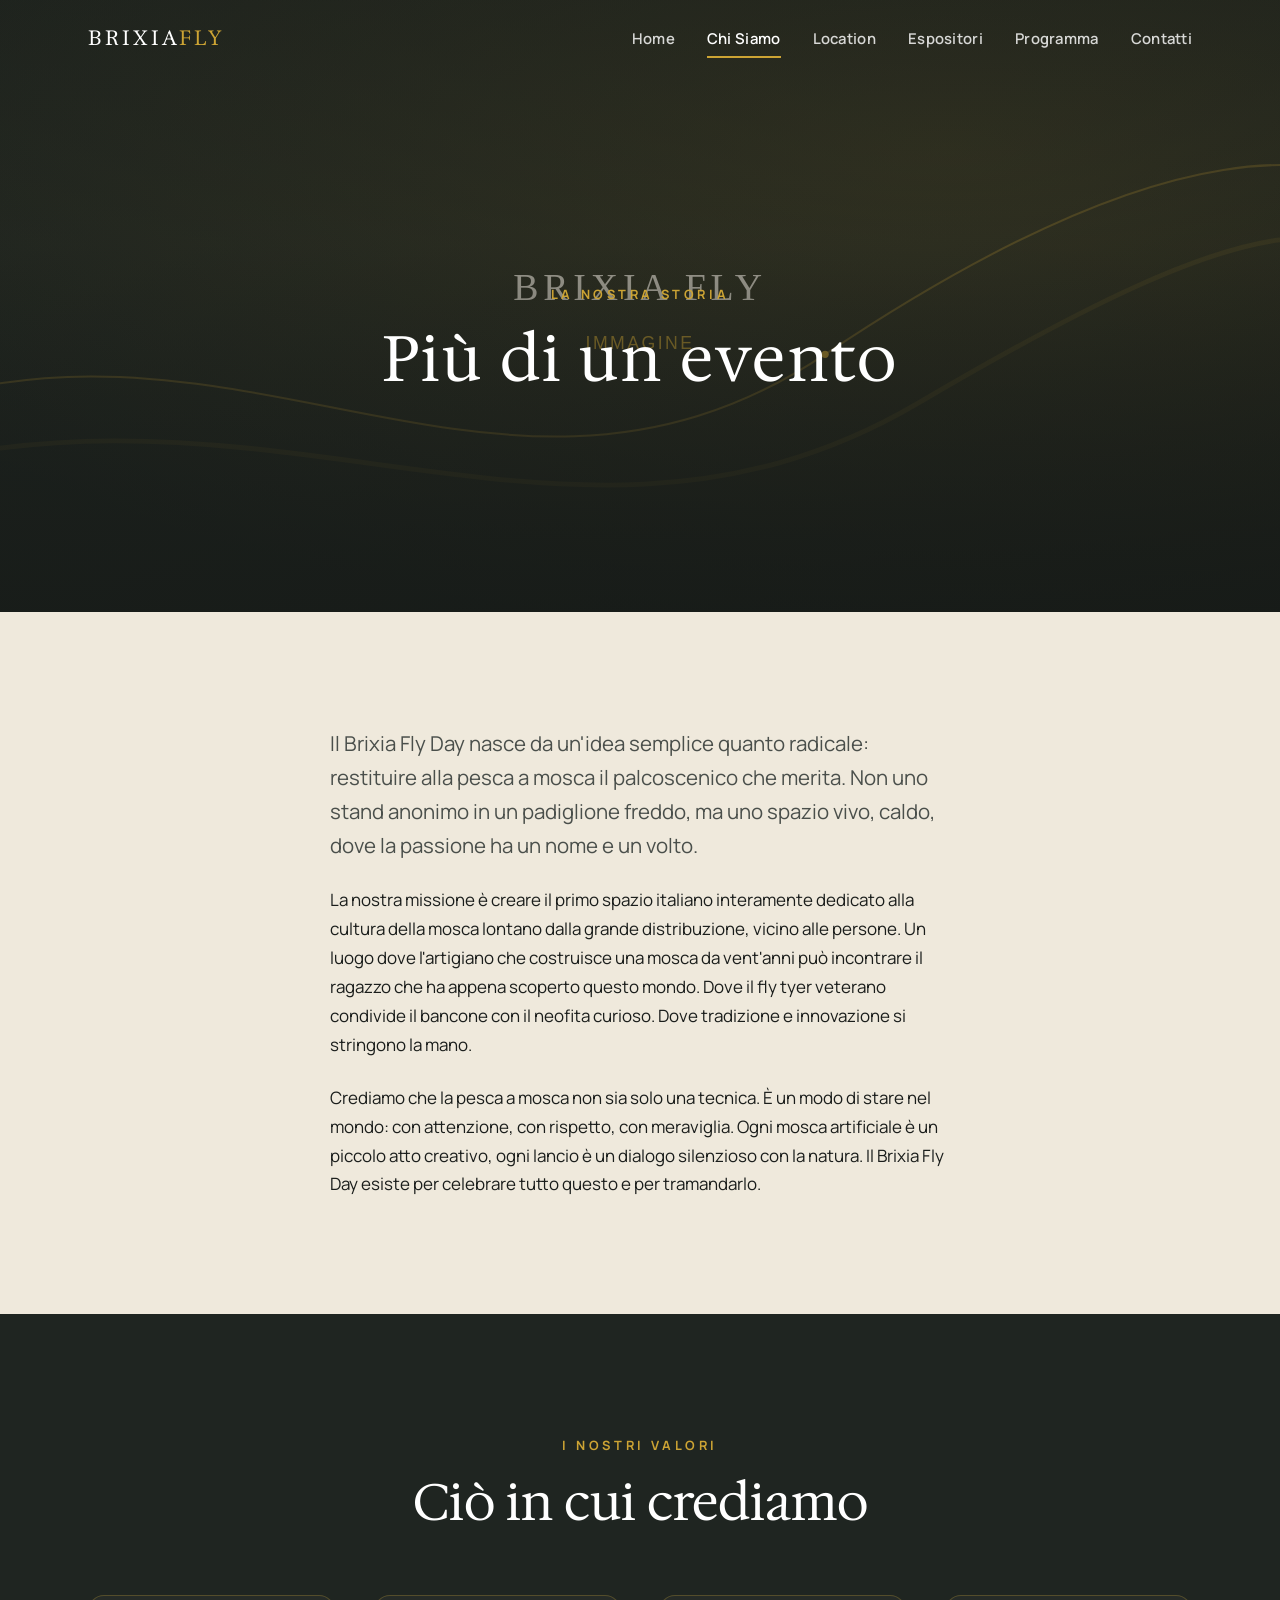
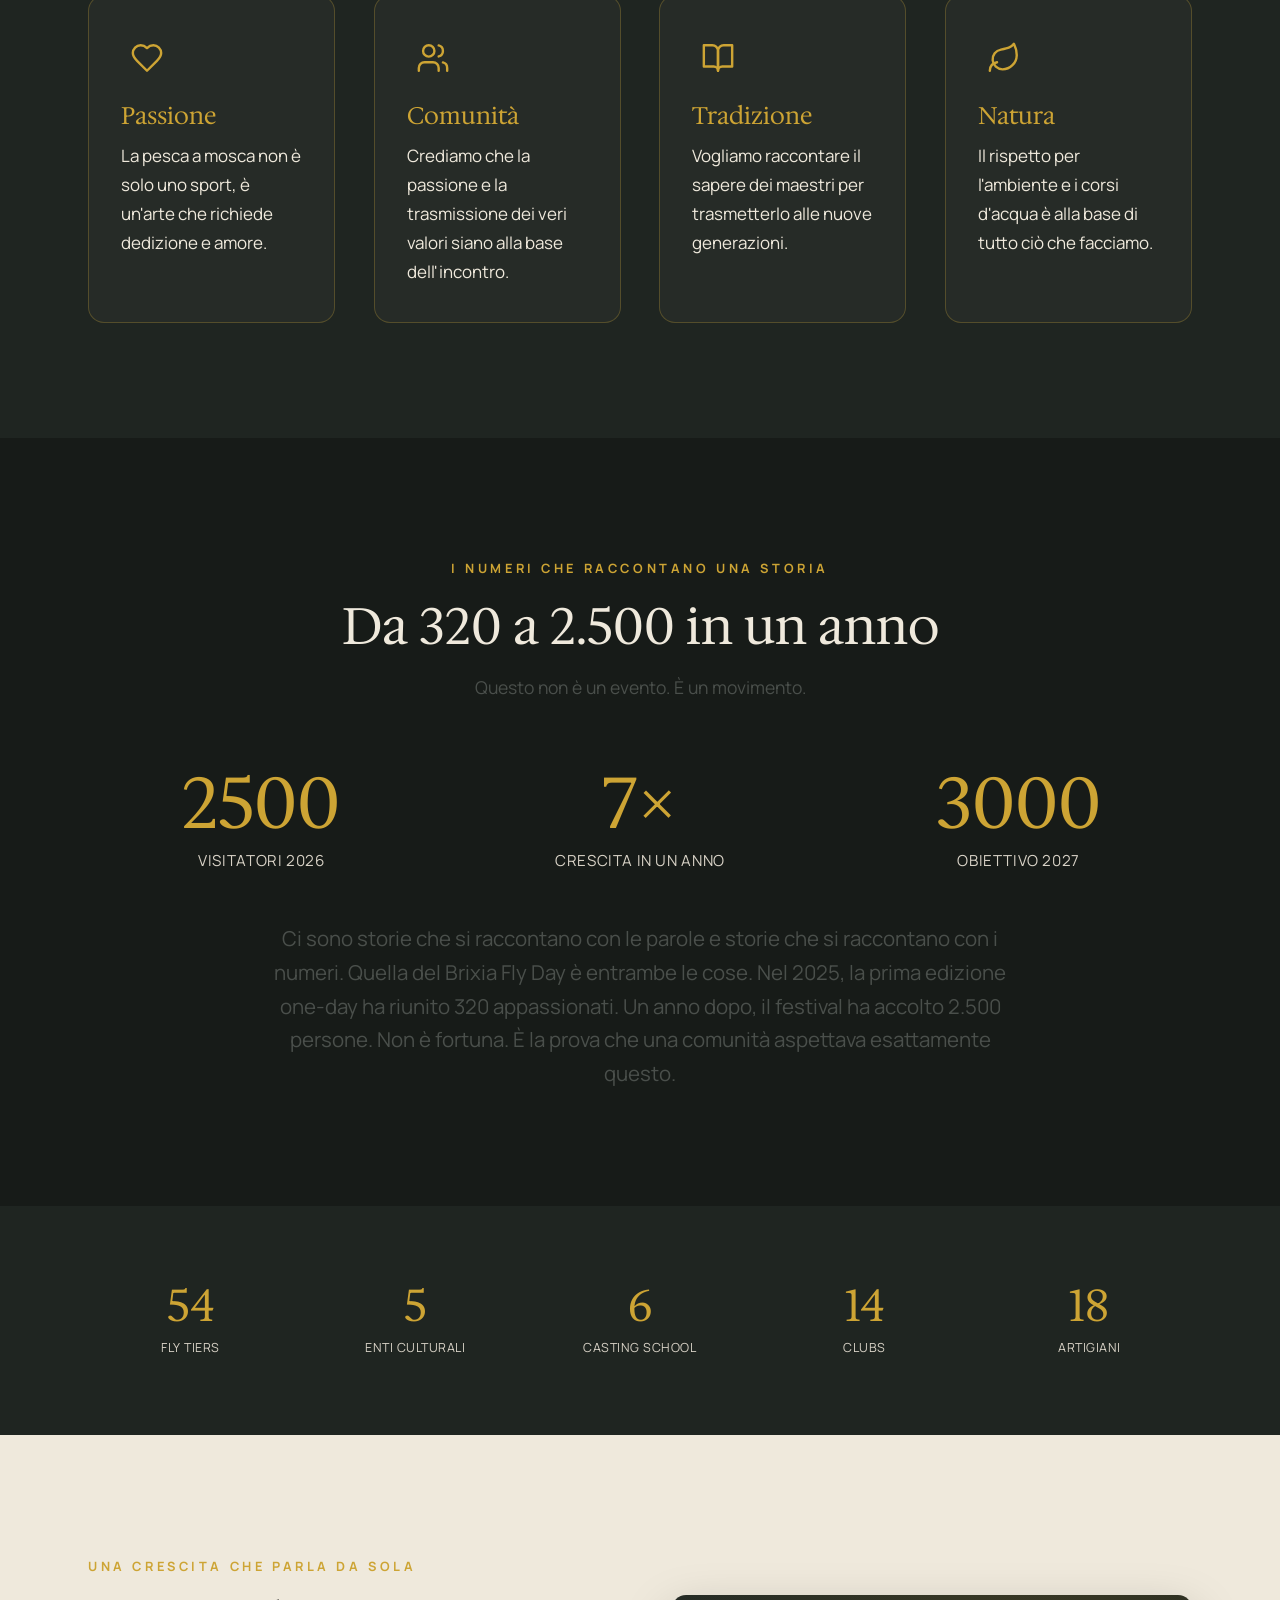
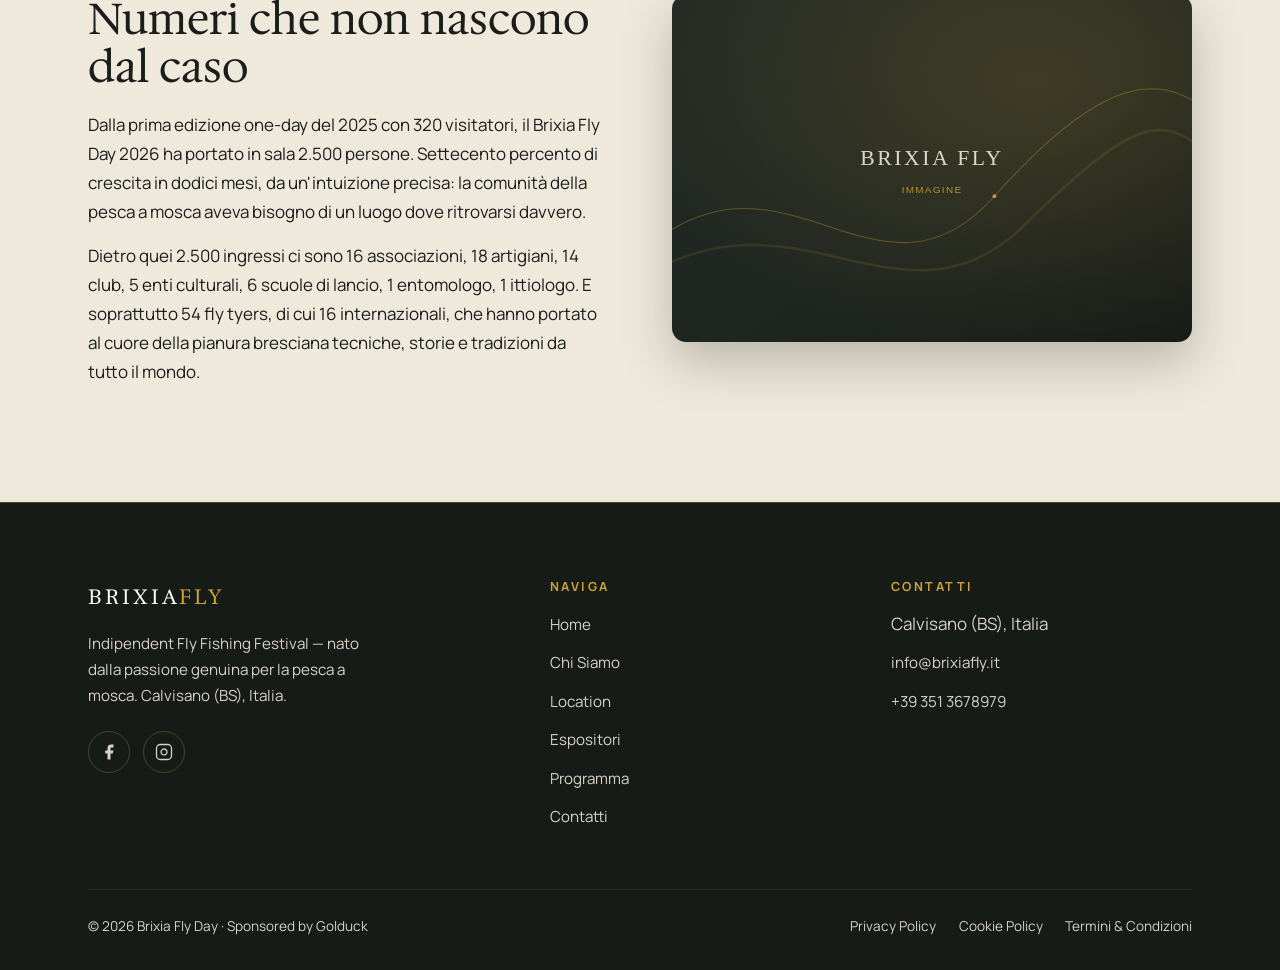
==== chi-siamo.html @ 5a938b3f "Inizio" ====
<!DOCTYPE html>
<html lang="it">
<head>
  <meta charset="UTF-8">
  <meta name="viewport" content="width=device-width, initial-scale=1">
  <title>Chi Siamo | Brixia Fly Official</title>
  <meta name="description" content="La nostra storia: il Brixia Fly Day è più di un evento. Da 320 a 2.500 visitatori in un anno — la storia di un movimento.">
  <link rel="preconnect" href="https://fonts.googleapis.com">
  <link rel="preconnect" href="https://fonts.gstatic.com" crossorigin>
  <link href="https://fonts.googleapis.com/css2?family=Hedvig+Letters+Serif&family=Manrope:wght@400;500;600;700;800&display=swap" rel="stylesheet">
  <link rel="stylesheet" href="assets/css/style.css">
  <script src="assets/js/main.js" defer></script>
</head>
<body>

  <header class="site-header">
    <div class="container">
      <a href="index.html" class="brand">Brixia<span>Fly</span></a>
      <button class="nav-toggle" aria-label="Apri menu" aria-expanded="false" aria-controls="nav"><span></span></button>
      <nav class="nav" id="nav" aria-label="Navigazione principale">
        <a href="index.html">Home</a>
        <a href="chi-siamo.html" aria-current="page">Chi Siamo</a>
        <a href="location.html">Location</a>
        <a href="espositori.html">Espositori</a>
        <a href="programma.html">Programma</a>
        <a href="contatti.html">Contatti</a>
      </nav>
    </div>
  </header>

  <main>
    <!-- HERO -->
    <section class="hero hero--inner">
      <div class="hero__bg"><img src="assets/img/hero-inner.svg" alt=""></div>
      <div class="container">
        <div class="hero__inner">
          <span class="eyebrow reveal in">La Nostra Storia</span>
          <h1 class="reveal in" data-delay="1">Più di un evento</h1>
        </div>
      </div>
    </section>

    <!-- STORY -->
    <section class="section">
      <div class="container">
        <div class="measure mx-auto reveal">
          <p class="lead">Il Brixia Fly Day nasce da un'idea semplice quanto radicale: restituire alla pesca a mosca il palcoscenico che merita. Non uno stand anonimo in un padiglione freddo, ma uno spazio vivo, caldo, dove la passione ha un nome e un volto.</p>
          <p style="margin-top:1.5rem">La nostra missione è creare il primo spazio italiano interamente dedicato alla cultura della mosca lontano dalla grande distribuzione, vicino alle persone. Un luogo dove l'artigiano che costruisce una mosca da vent'anni può incontrare il ragazzo che ha appena scoperto questo mondo. Dove il fly tyer veterano condivide il bancone con il neofita curioso. Dove tradizione e innovazione si stringono la mano.</p>
          <p style="margin-top:1.5rem">Crediamo che la pesca a mosca non sia solo una tecnica. È un modo di stare nel mondo: con attenzione, con rispetto, con meraviglia. Ogni mosca artificiale è un piccolo atto creativo, ogni lancio è un dialogo silenzioso con la natura. Il Brixia Fly Day esiste per celebrare tutto questo e per tramandarlo.</p>
        </div>
      </div>
    </section>

    <!-- VALUES -->
    <section class="section dark">
      <div class="container">
        <div class="section-head reveal">
          <span class="eyebrow">I Nostri Valori</span>
          <h2>Ciò in cui crediamo</h2>
        </div>
        <div class="grid grid-4">
          <article class="card reveal" data-delay="1">
            <div class="card__icon" aria-hidden="true"><svg viewBox="0 0 24 24" fill="none" stroke="currentColor" stroke-width="1.7" stroke-linecap="round" stroke-linejoin="round"><path d="M19 14c1.49-1.46 3-3.21 3-5.5A5.5 5.5 0 0 0 16.5 3c-1.76 0-3 .5-4.5 2-1.5-1.5-2.74-2-4.5-2A5.5 5.5 0 0 0 2 8.5c0 2.3 1.5 4.05 3 5.5l7 7Z"/></svg></div>
            <h3>Passione</h3>
            <p>La pesca a mosca non è solo uno sport, è un'arte che richiede dedizione e amore.</p>
          </article>
          <article class="card reveal" data-delay="2">
            <div class="card__icon" aria-hidden="true"><svg viewBox="0 0 24 24" fill="none" stroke="currentColor" stroke-width="1.7" stroke-linecap="round" stroke-linejoin="round"><path d="M16 21v-2a4 4 0 0 0-4-4H6a4 4 0 0 0-4 4v2"/><circle cx="9" cy="7" r="4"/><path d="M22 21v-2a4 4 0 0 0-3-3.87"/><path d="M16 3.13a4 4 0 0 1 0 7.75"/></svg></div>
            <h3>Comunità</h3>
            <p>Crediamo che la passione e la trasmissione dei veri valori siano alla base dell'incontro.</p>
          </article>
          <article class="card reveal" data-delay="3">
            <div class="card__icon" aria-hidden="true"><svg viewBox="0 0 24 24" fill="none" stroke="currentColor" stroke-width="1.7" stroke-linecap="round" stroke-linejoin="round"><path d="M2 3h6a4 4 0 0 1 4 4v14a3 3 0 0 0-3-3H2z"/><path d="M22 3h-6a4 4 0 0 0-4 4v14a3 3 0 0 1 3-3h7z"/></svg></div>
            <h3>Tradizione</h3>
            <p>Vogliamo raccontare il sapere dei maestri per trasmetterlo alle nuove generazioni.</p>
          </article>
          <article class="card reveal" data-delay="4">
            <div class="card__icon" aria-hidden="true"><svg viewBox="0 0 24 24" fill="none" stroke="currentColor" stroke-width="1.7" stroke-linecap="round" stroke-linejoin="round"><path d="M11 20A7 7 0 0 1 9.8 6.1C15.5 5 17 4.48 19 2c1 2 2 4.18 2 8 0 5.5-4.78 10-10 10Z"/><path d="M2 21c0-3 1.85-5.36 5.08-6"/></svg></div>
            <h3>Natura</h3>
            <p>Il rispetto per l'ambiente e i corsi d'acqua è alla base di tutto ciò che facciamo.</p>
          </article>
        </div>
      </div>
    </section>

    <!-- BIG NUMBERS -->
    <section class="section darker">
      <div class="container">
        <div class="section-head reveal">
          <span class="eyebrow">I numeri che raccontano una storia</span>
          <h2>Da 320 a 2.500 in un anno</h2>
          <p>Questo non è un evento. È un movimento.</p>
        </div>
        <div class="stats reveal" data-delay="1">
          <div><div class="stat__num">2500</div><div class="stat__label">Visitatori 2026</div></div>
          <div><div class="stat__num">7×</div><div class="stat__label">Crescita in un anno</div></div>
          <div><div class="stat__num">3000</div><div class="stat__label">Obiettivo 2027</div></div>
        </div>
        <p class="lead measure mx-auto center reveal" data-delay="2" style="margin-top:3rem">Ci sono storie che si raccontano con le parole e storie che si raccontano con i numeri. Quella del Brixia Fly Day è entrambe le cose. Nel 2025, la prima edizione one-day ha riunito 320 appassionati. Un anno dopo, il festival ha accolto 2.500 persone. Non è fortuna. È la prova che una comunità aspettava esattamente questo.</p>
      </div>
    </section>

    <!-- MINI STATS -->
    <section class="section dark section--tight">
      <div class="container">
        <div class="stats stats--mini reveal">
          <div><div class="stat__num">54</div><div class="stat__label">Fly Tiers</div></div>
          <div><div class="stat__num">5</div><div class="stat__label">Enti Culturali</div></div>
          <div><div class="stat__num">6</div><div class="stat__label">Casting School</div></div>
          <div><div class="stat__num">14</div><div class="stat__label">Clubs</div></div>
          <div><div class="stat__num">18</div><div class="stat__label">Artigiani</div></div>
        </div>
      </div>
    </section>

    <!-- GROWTH -->
    <section class="section">
      <div class="container">
        <div class="split split--reverse">
          <div class="split__media reveal"><img src="assets/img/placeholder-wide.svg" alt="La comunità del Brixia Fly Day"></div>
          <div class="reveal" data-delay="1">
            <span class="eyebrow">Una crescita che parla da sola</span>
            <h2>Numeri che non nascono dal caso</h2>
            <p>Dalla prima edizione one-day del 2025 con 320 visitatori, il Brixia Fly Day 2026 ha portato in sala 2.500 persone. Settecento percento di crescita in dodici mesi, da un'intuizione precisa: la comunità della pesca a mosca aveva bisogno di un luogo dove ritrovarsi davvero.</p>
            <p>Dietro quei 2.500 ingressi ci sono 16 associazioni, 18 artigiani, 14 club, 5 enti culturali, 6 scuole di lancio, 1 entomologo, 1 ittiologo. E soprattutto 54 fly tyers, di cui 16 internazionali, che hanno portato al cuore della pianura bresciana tecniche, storie e tradizioni da tutto il mondo.</p>
          </div>
        </div>
      </div>
    </section>
  </main>

  <footer class="site-footer">
    <div class="container">
      <div class="footer-top">
        <div class="footer-brand">
          <a href="index.html" class="brand">Brixia<span>Fly</span></a>
          <p>Indipendent Fly Fishing Festival — nato dalla passione genuina per la pesca a mosca. Calvisano (BS), Italia.</p>
          <div class="socials">
            <a href="#" aria-label="Facebook"><svg viewBox="0 0 24 24" fill="currentColor"><path d="M18 2h-3a5 5 0 0 0-5 5v3H7v4h3v8h4v-8h3l1-4h-4V7a1 1 0 0 1 1-1h3z"/></svg></a>
            <a href="#" aria-label="Instagram"><svg viewBox="0 0 24 24" fill="none" stroke="currentColor" stroke-width="1.7"><rect x="2" y="2" width="20" height="20" rx="5"/><path d="M16 11.37A4 4 0 1 1 12.63 8 4 4 0 0 1 16 11.37z"/><line x1="17.5" y1="6.5" x2="17.51" y2="6.5"/></svg></a>
          </div>
        </div>
        <div class="footer-col">
          <h4>Naviga</h4>
          <ul>
            <li><a href="index.html">Home</a></li>
            <li><a href="chi-siamo.html">Chi Siamo</a></li>
            <li><a href="location.html">Location</a></li>
            <li><a href="espositori.html">Espositori</a></li>
            <li><a href="programma.html">Programma</a></li>
            <li><a href="contatti.html">Contatti</a></li>
          </ul>
        </div>
        <div class="footer-col">
          <h4>Contatti</h4>
          <ul>
            <li>Calvisano (BS), Italia</li>
            <li><a href="mailto:info@brixiafly.it">info@brixiafly.it</a></li>
            <li><a href="tel:+393513678979">+39 351 3678979</a></li>
          </ul>
        </div>
      </div>
      <div class="footer-bottom">
        <p>© <span data-year>2026</span> Brixia Fly Day · Sponsored by Golduck</p>
        <nav aria-label="Note legali">
          <a href="privacy-policy.html">Privacy Policy</a>
          <a href="cookie-policy.html">Cookie Policy</a>
          <a href="#">Termini &amp; Condizioni</a>
        </nav>
      </div>
    </div>
  </footer>

</body>
</html>
---- assets/css/style.css ----
/* =====================================================================
   BRIXIA FLY DAY — clone statico
   Palette:  verde scuro #1F2521 · oro #CDA434 · crema #EFE9DC · bianco
   Font:     Hedvig Letters Serif (titoli) · Manrope (corpo)
   ===================================================================== */

/* ----- Design tokens ----- */
:root {
  --bg-dark:    #1f2521;
  --bg-darker:  #171b18;
  --bg-dark-2:  #232a25;
  --gold:       #cda434;
  --gold-dark:  #c0a123;
  --cream:      #efe9dc;
  --cream-dim:  #d8d2c6;
  --white:      #ffffff;
  --ink:        #1a1d1b;
  --ink-soft:   #4a4f4b;
  --line:       rgba(205,164,52,.28);

  --font-serif: "Hedvig Letters Serif", Georgia, "Times New Roman", serif;
  --font-sans:  "Manrope", -apple-system, BlinkMacSystemFont, "Segoe UI", Roboto, sans-serif;

  --container: 1200px;
  --gutter: clamp(1.25rem, 4vw, 3rem);
  --header-h: 78px;
  --radius: 30px;
  --ease: cubic-bezier(.22,.61,.36,1);
}

/* ----- Reset ----- */
*,*::before,*::after { box-sizing: border-box; }
* { margin: 0; }
html { scroll-behavior: smooth; -webkit-text-size-adjust: 100%; }
body {
  font-family: var(--font-sans);
  font-size: 17px;
  line-height: 1.7;
  color: var(--ink);
  background: var(--cream);
  -webkit-font-smoothing: antialiased;
  overflow-x: hidden;
}
img { max-width: 100%; display: block; height: auto; }
a { color: inherit; text-decoration: none; }
ul { list-style: none; padding: 0; }
button { font: inherit; cursor: pointer; }
h1,h2,h3,h4 { font-family: var(--font-serif); font-weight: 700; line-height: 1.12; }

/* ----- Layout helpers ----- */
.container { width: 100%; max-width: var(--container); margin-inline: auto; padding-inline: var(--gutter); }
.section { padding-block: clamp(4rem, 9vw, 8rem); }
.section--tight { padding-block: clamp(3rem, 6vw, 5rem); }
.dark  { background: var(--bg-dark); color: var(--cream); }
.dark h1,.dark h2,.dark h3 { color: var(--white); }
.darker { background: var(--bg-darker); color: var(--cream); }
.eyebrow {
  font-family: var(--font-sans);
  font-size: .8rem; font-weight: 700;
  letter-spacing: .28em; text-transform: uppercase;
  color: var(--gold);
  margin-bottom: 1.1rem; display: inline-block;
}
.lead { font-size: clamp(1.05rem, 1.6vw, 1.35rem); line-height: 1.65; color: var(--ink-soft); }
.dark .lead { color: var(--cream-dim); }
.measure { max-width: 62ch; }
.center { text-align: center; }
.mx-auto { margin-inline: auto; }

/* ----- Buttons ----- */
.btn {
  display: inline-flex; align-items: center; gap: .5rem;
  padding: .85rem 1.8rem;
  border-radius: var(--radius);
  font-weight: 700; font-size: .95rem;
  letter-spacing: .02em;
  border: 1.5px solid transparent;
  transition: transform .2s var(--ease), background-color .25s var(--ease), color .25s var(--ease), border-color .25s var(--ease);
  cursor: pointer;
}
.btn--gold { background: var(--gold); color: #241d05; }
.btn--gold:hover { background: var(--gold-dark); transform: translateY(-2px); }
.btn--ghost { background: transparent; color: var(--white); border-color: rgba(255,255,255,.55); }
.btn--ghost:hover { background: rgba(255,255,255,.08); border-color: var(--white); transform: translateY(-2px); }
.btn--dark { background: var(--bg-dark); color: var(--cream); }
.btn--dark:hover { background: var(--bg-darker); transform: translateY(-2px); }

/* =====================================================================
   HEADER
   ===================================================================== */
.site-header {
  position: fixed; inset: 0 0 auto 0; z-index: 50;
  height: var(--header-h);
  display: flex; align-items: center;
  transition: background-color .35s var(--ease), box-shadow .35s var(--ease);
}
.site-header .container { display: flex; align-items: center; justify-content: space-between; }
.brand {
  font-family: var(--font-serif); font-weight: 700;
  font-size: 1.3rem; letter-spacing: .14em; color: var(--white);
  text-transform: uppercase;
}
.brand span { color: var(--gold); }
.site-header.scrolled { background: rgba(23,27,24,.92); backdrop-filter: blur(10px); box-shadow: 0 1px 0 var(--line); }

.nav { display: flex; align-items: center; gap: 2rem; }
.nav a {
  color: rgba(255,255,255,.82); font-weight: 600; font-size: .93rem;
  letter-spacing: .02em; position: relative; padding: .3rem 0;
  transition: color .2s var(--ease);
}
.nav a::after {
  content: ""; position: absolute; left: 0; bottom: -2px; height: 2px; width: 0;
  background: var(--gold); transition: width .25s var(--ease);
}
.nav a:hover, .nav a[aria-current="page"] { color: var(--white); }
.nav a:hover::after, .nav a[aria-current="page"]::after { width: 100%; }

.nav-toggle { display: none; width: 44px; height: 44px; background: transparent; border: 0; position: relative; }
.nav-toggle span, .nav-toggle span::before, .nav-toggle span::after {
  content: ""; position: absolute; left: 10px; width: 24px; height: 2px; background: var(--white);
  transition: transform .3s var(--ease), opacity .2s var(--ease);
}
.nav-toggle span { top: 21px; }
.nav-toggle span::before { top: -7px; }
.nav-toggle span::after { top: 7px; }
body.nav-open .nav-toggle span { background: transparent; }
body.nav-open .nav-toggle span::before { transform: translateY(7px) rotate(45deg); }
body.nav-open .nav-toggle span::after  { transform: translateY(-7px) rotate(-45deg); }

/* =====================================================================
   HERO
   ===================================================================== */
.hero {
  position: relative; min-height: 100svh;
  display: flex; align-items: center;
  color: var(--white); text-align: center;
  padding-top: var(--header-h);
}
.hero--inner { min-height: 68vh; }
.hero__bg { position: absolute; inset: 0; z-index: -2; }
.hero__bg img { width: 100%; height: 100%; object-fit: cover; }
.hero::after {
  content: ""; position: absolute; inset: 0; z-index: -1;
  background: linear-gradient(180deg, rgba(23,27,24,.55) 0%, rgba(23,27,24,.35) 40%, rgba(23,27,24,.85) 100%);
}
.hero__inner { max-width: 900px; margin-inline: auto; }
.hero h1 {
  font-size: clamp(2.8rem, 8vw, 5.4rem);
  letter-spacing: .08em; margin-bottom: 1rem;
}
.hero--inner h1 { font-size: clamp(2.4rem, 6vw, 4rem); letter-spacing: .04em; }
.hero__subtitle {
  font-size: clamp(1rem, 2.2vw, 1.4rem); font-weight: 500;
  letter-spacing: .05em; color: var(--cream-dim); margin-bottom: .6rem;
}
.hero__sponsor { font-size: .8rem; letter-spacing: .32em; color: var(--gold); text-transform: uppercase; margin-bottom: 2.2rem; }
.hero__actions { display: flex; gap: 1rem; justify-content: center; flex-wrap: wrap; }
.scroll-cue {
  position: absolute; bottom: 26px; left: 50%; transform: translateX(-50%);
  width: 24px; height: 40px; border: 2px solid rgba(255,255,255,.5); border-radius: 14px;
}
.scroll-cue::after {
  content: ""; position: absolute; left: 50%; top: 8px; width: 4px; height: 8px; border-radius: 2px;
  background: var(--white); transform: translateX(-50%); animation: cue 1.6s var(--ease) infinite;
}
@keyframes cue { 0%{opacity:0;transform:translate(-50%,0)} 40%{opacity:1} 100%{opacity:0;transform:translate(-50%,12px)} }

/* =====================================================================
   SECTION TITLES + GRIDS
   ===================================================================== */
.section-head { max-width: 760px; margin: 0 auto clamp(2.5rem,5vw,4rem); text-align: center; }
.section-head h2 { font-size: clamp(2rem, 4.5vw, 3.2rem); margin-bottom: 1.1rem; }
.section-head p { color: var(--ink-soft); font-size: 1.1rem; }
.dark .section-head p { color: var(--cream-dim); }

.grid { display: grid; gap: clamp(1.5rem, 3vw, 2.5rem); }
.grid-2 { grid-template-columns: repeat(2, 1fr); }
.grid-3 { grid-template-columns: repeat(3, 1fr); }
.grid-4 { grid-template-columns: repeat(4, 1fr); }

/* Pillar / value cards */
.card {
  background: rgba(255,255,255,.03); border: 1px solid var(--line);
  border-radius: 16px; padding: 2.2rem 2rem;
  transition: transform .3s var(--ease), border-color .3s var(--ease), background-color .3s var(--ease);
}
.dark .card:hover { transform: translateY(-6px); border-color: var(--gold); background: rgba(205,164,52,.06); }
.card--light { background: var(--white); border-color: rgba(0,0,0,.06); box-shadow: 0 10px 30px rgba(31,37,33,.06); }
.card--light:hover { transform: translateY(-6px); box-shadow: 0 18px 44px rgba(31,37,33,.12); }
.card h3 { color: var(--gold); font-size: 1.5rem; margin-bottom: .8rem; }
.card__icon {
  width: 52px; height: 52px; margin-bottom: 1.2rem; color: var(--gold);
  display: grid; place-items: center;
}
.card__icon svg { width: 34px; height: 34px; }

/* Split (image + text) */
.split { display: grid; grid-template-columns: 1fr 1fr; gap: clamp(2rem, 5vw, 4.5rem); align-items: center; }
.split--reverse .split__media { order: 2; }
.split__media img { width: 100%; border-radius: 14px; box-shadow: 0 20px 50px rgba(23,27,24,.25); }
.split h2 { font-size: clamp(1.8rem, 3.5vw, 2.7rem); margin-bottom: 1.2rem; }
.split .eyebrow + h2 { margin-top: 0; }
.split p + p { margin-top: 1rem; }

/* Stats */
.stats { display: grid; grid-template-columns: repeat(3,1fr); gap: 2rem; text-align: center; }
.stat__num { font-family: var(--font-serif); font-weight: 700; color: var(--gold); font-size: clamp(2.6rem, 6vw, 4.5rem); line-height: 1; }
.stat__label { margin-top: .6rem; font-size: .95rem; letter-spacing: .04em; color: var(--cream-dim); text-transform: uppercase; }
.stats--mini { grid-template-columns: repeat(5,1fr); gap: 1.2rem; }
.stats--mini .stat__num { font-size: clamp(1.8rem,4vw,2.8rem); }
.stats--mini .stat__label { font-size: .78rem; }

/* Event info blocks */
.eventinfo { display: grid; grid-template-columns: repeat(3,1fr); gap: 1.5rem; margin-top: 3rem; }
.eventinfo__item { border: 1px solid var(--line); border-radius: 14px; padding: 2rem 1.5rem; text-align: center; }
.eventinfo__item h3 { color: var(--gold); font-size: 1.5rem; margin-bottom: .4rem; letter-spacing: .04em; }
.eventinfo__item p { color: var(--cream-dim); font-size: .95rem; }

/* Category chips grid (Espositori) */
.chips { display: grid; grid-template-columns: repeat(3,1fr); gap: 1.2rem; }
.chip {
  border: 1px solid var(--line); border-radius: 14px; padding: 2rem 1.5rem; text-align: center;
  font-family: var(--font-serif); font-size: 1.5rem; color: var(--white);
  transition: transform .3s var(--ease), background-color .3s var(--ease), border-color .3s var(--ease);
  background: rgba(255,255,255,.02);
}
.chip:hover { transform: translateY(-5px); border-color: var(--gold); background: rgba(205,164,52,.07); }

/* Quote */
.quote { text-align: center; max-width: 780px; margin-inline: auto; }
.quote blockquote { font-family: var(--font-serif); font-size: clamp(1.6rem, 3.5vw, 2.6rem); font-style: italic; line-height: 1.3; color: var(--white); }
.quote cite { display: block; margin-top: 1.4rem; font-style: normal; font-weight: 600; letter-spacing: .1em; color: var(--gold); text-transform: uppercase; font-size: .9rem; }

/* =====================================================================
   CONTACT
   ===================================================================== */
.contact-grid { display: grid; grid-template-columns: 1.2fr .8fr; gap: clamp(2rem,5vw,4rem); align-items: start; }
.form { display: grid; gap: 1.2rem; }
.form .row { display: grid; grid-template-columns: 1fr 1fr; gap: 1.2rem; }
.field { display: grid; gap: .45rem; }
.field label { font-size: .85rem; font-weight: 600; letter-spacing: .04em; color: var(--cream-dim); }
.field input, .field textarea {
  width: 100%; padding: .9rem 1rem; border-radius: 10px;
  border: 1px solid var(--line); background: rgba(255,255,255,.04); color: var(--white);
  font: inherit; font-size: .98rem; transition: border-color .2s var(--ease), background-color .2s var(--ease);
}
.field textarea { min-height: 150px; resize: vertical; }
.field input:focus, .field textarea:focus { outline: none; border-color: var(--gold); background: rgba(255,255,255,.07); }
.form-note { font-size: .85rem; color: var(--cream-dim); }
.form-success { display: none; padding: 1rem 1.2rem; border-radius: 10px; background: rgba(205,164,52,.15); border: 1px solid var(--gold); color: var(--white); }
.form-success.show { display: block; }

.contact-info { display: grid; gap: 1.6rem; }
.contact-info .block h4 { font-family: var(--font-sans); font-size: .8rem; letter-spacing: .2em; text-transform: uppercase; color: var(--gold); margin-bottom: .35rem; }
.contact-info .block p, .contact-info .block a { color: var(--cream-dim); }
.contact-info .block a:hover { color: var(--white); }

/* =====================================================================
   TRAVEL / how to arrive
   ===================================================================== */
.travel { display: grid; grid-template-columns: repeat(3,1fr); gap: 2rem; }
.travel__item { text-align: center; padding: 2rem 1.5rem; }
.travel__item .card__icon { margin-inline: auto; }
.travel__item h3 { color: var(--gold); font-size: 1.4rem; margin-bottom: .6rem; }
.travel__item p { color: var(--ink-soft); font-size: .98rem; }
.dark .travel__item p { color: var(--cream-dim); }

/* =====================================================================
   FOOTER
   ===================================================================== */
.site-footer { background: var(--bg-darker); color: var(--cream-dim); padding-block: clamp(3rem,6vw,5rem) 2rem; border-top: 1px solid var(--line); }
.footer-top { display: grid; grid-template-columns: 1.4fr 1fr 1fr; gap: 2.5rem; margin-bottom: 3rem; }
.footer-brand .brand { display: inline-block; margin-bottom: 1rem; }
.footer-brand p { max-width: 34ch; font-size: .95rem; }
.footer-col h4 { font-family: var(--font-sans); font-size: .78rem; letter-spacing: .2em; text-transform: uppercase; color: var(--gold); margin-bottom: 1rem; }
.footer-col li { margin-bottom: .6rem; }
.footer-col a { font-size: .95rem; transition: color .2s var(--ease); }
.footer-col a:hover { color: var(--white); }
.socials { display: flex; gap: .8rem; margin-top: 1.4rem; }
.socials a { width: 42px; height: 42px; border: 1px solid var(--line); border-radius: 50%; display: grid; place-items: center; color: var(--cream-dim); transition: all .25s var(--ease); }
.socials a:hover { border-color: var(--gold); color: var(--gold); transform: translateY(-3px); }
.socials svg { width: 18px; height: 18px; }
.footer-bottom { display: flex; justify-content: space-between; gap: 1rem; flex-wrap: wrap; padding-top: 1.6rem; border-top: 1px solid rgba(255,255,255,.08); font-size: .85rem; }
.footer-bottom nav { display: flex; gap: 1.4rem; flex-wrap: wrap; }
.footer-bottom a:hover { color: var(--white); }

/* =====================================================================
   LEGAL PAGES
   ===================================================================== */
.legal { padding-top: calc(var(--header-h) + 4rem); }
.legal h1 { font-size: clamp(2rem,5vw,3rem); margin-bottom: 1.5rem; color: var(--white); }
.legal h2 { font-size: 1.4rem; margin: 2.2rem 0 .8rem; color: var(--gold); }
.legal p, .legal li { color: var(--cream-dim); }
.legal ul { list-style: disc; padding-left: 1.3rem; }
.legal li { margin-bottom: .5rem; }
.legal .updated { font-size: .85rem; color: var(--gold); letter-spacing: .1em; text-transform: uppercase; margin-bottom: 2rem; }

/* =====================================================================
   SCROLL REVEAL
   ===================================================================== */
.reveal { opacity: 0; transform: translateY(28px); transition: opacity .7s var(--ease), transform .7s var(--ease); }
.reveal.in { opacity: 1; transform: none; }
.reveal[data-delay="1"] { transition-delay: .08s; }
.reveal[data-delay="2"] { transition-delay: .16s; }
.reveal[data-delay="3"] { transition-delay: .24s; }
.reveal[data-delay="4"] { transition-delay: .32s; }

/* =====================================================================
   RESPONSIVE
   ===================================================================== */
@media (max-width: 960px) {
  .grid-4 { grid-template-columns: repeat(2,1fr); }
  .stats--mini { grid-template-columns: repeat(3,1fr); }
  .footer-top { grid-template-columns: 1fr 1fr; }
}
@media (max-width: 820px) {
  .nav-toggle { display: block; z-index: 60; }
  .nav {
    position: fixed; inset: 0; flex-direction: column; justify-content: center; gap: 2rem;
    background: rgba(23,27,24,.98); backdrop-filter: blur(8px);
    transform: translateX(100%); transition: transform .4s var(--ease); z-index: 55;
  }
  body.nav-open .nav { transform: none; }
  .nav a { font-size: 1.4rem; font-family: var(--font-serif); color: var(--white); }
  .split, .contact-grid { grid-template-columns: 1fr; }
  .split--reverse .split__media { order: 0; }
  .grid-2, .grid-3, .grid-4, .chips, .travel, .eventinfo, .stats { grid-template-columns: 1fr; }
  .grid-3, .chips, .travel { grid-template-columns: 1fr 1fr; }
  .stats { grid-template-columns: 1fr 1fr; }
}
@media (max-width: 560px) {
  .grid-3, .chips, .travel, .stats, .stats--mini, .eventinfo { grid-template-columns: 1fr; }
  .form .row { grid-template-columns: 1fr; }
  .footer-top { grid-template-columns: 1fr; }
  body { font-size: 16px; }
}

/* Reduced motion */
@media (prefers-reduced-motion: reduce) {
  * { animation: none !important; scroll-behavior: auto !important; }
  .reveal { opacity: 1; transform: none; transition: none; }
  .scroll-cue::after { animation: none; }
}
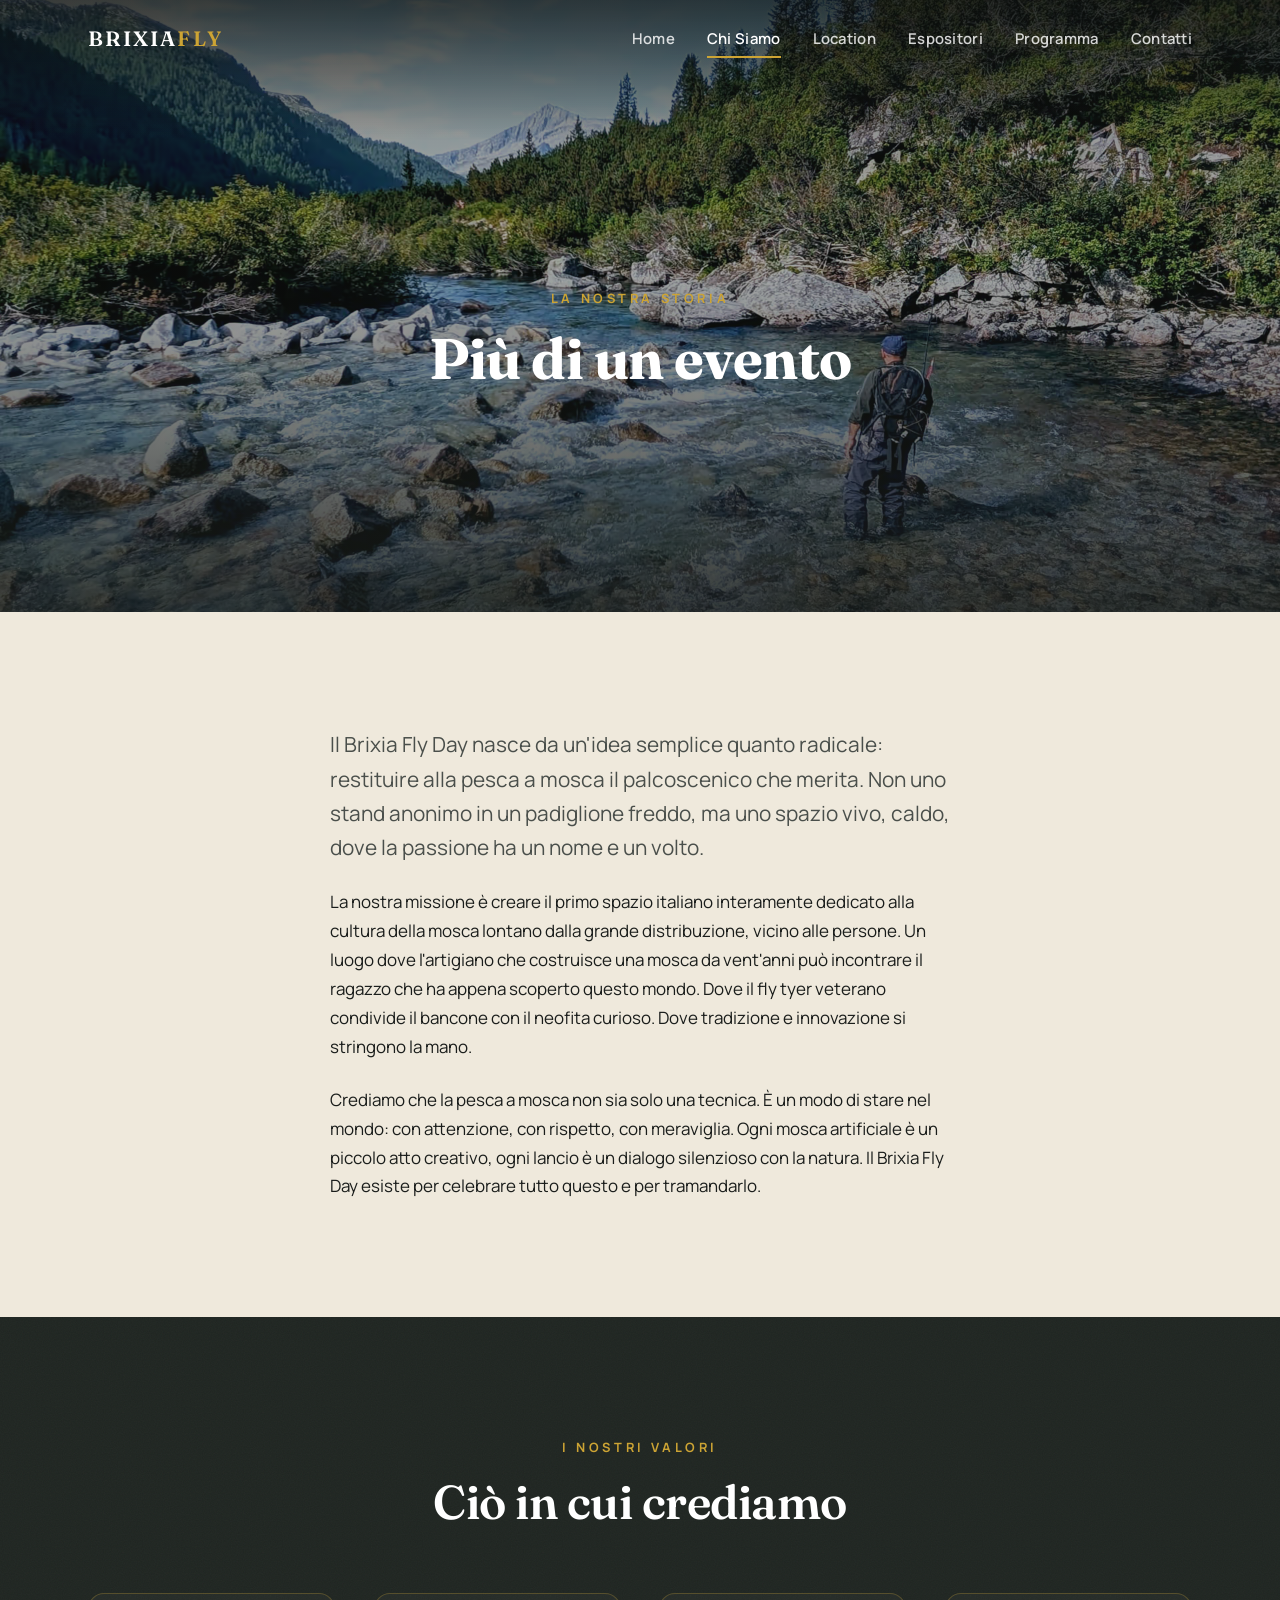
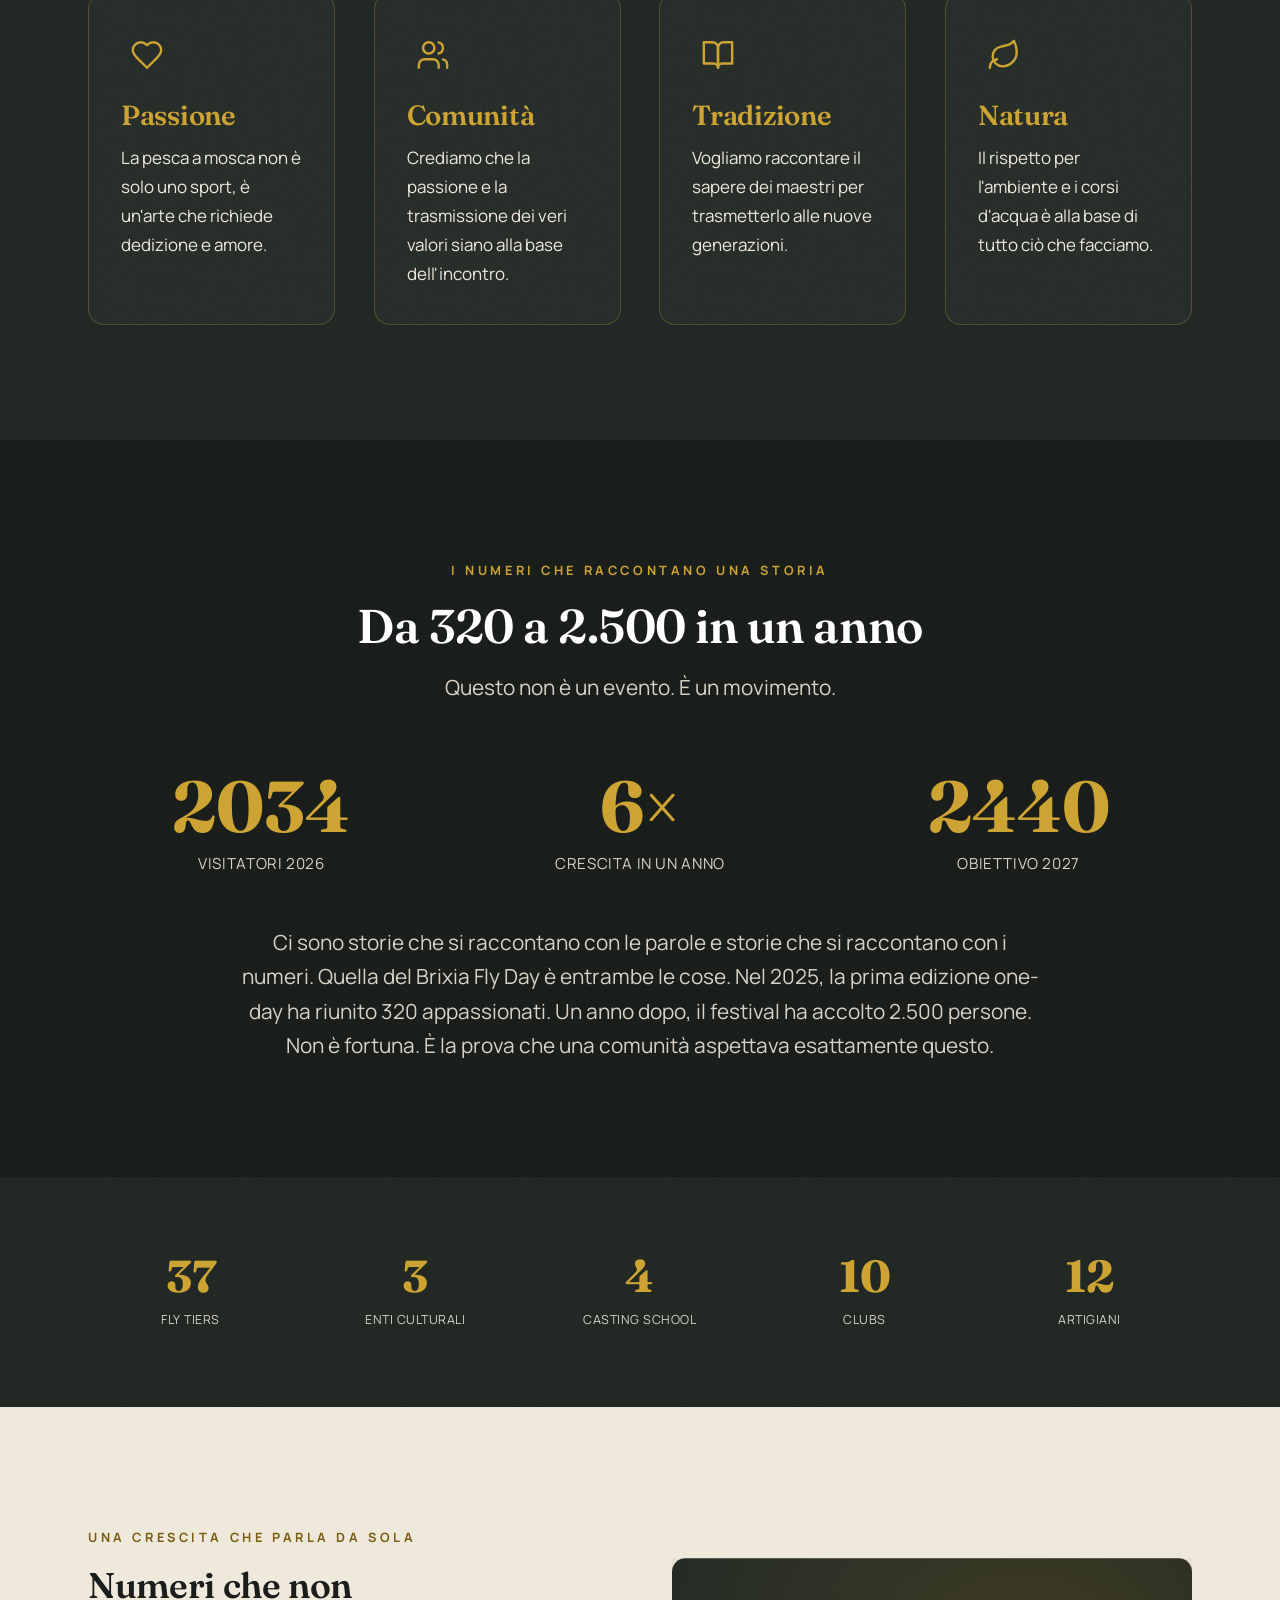
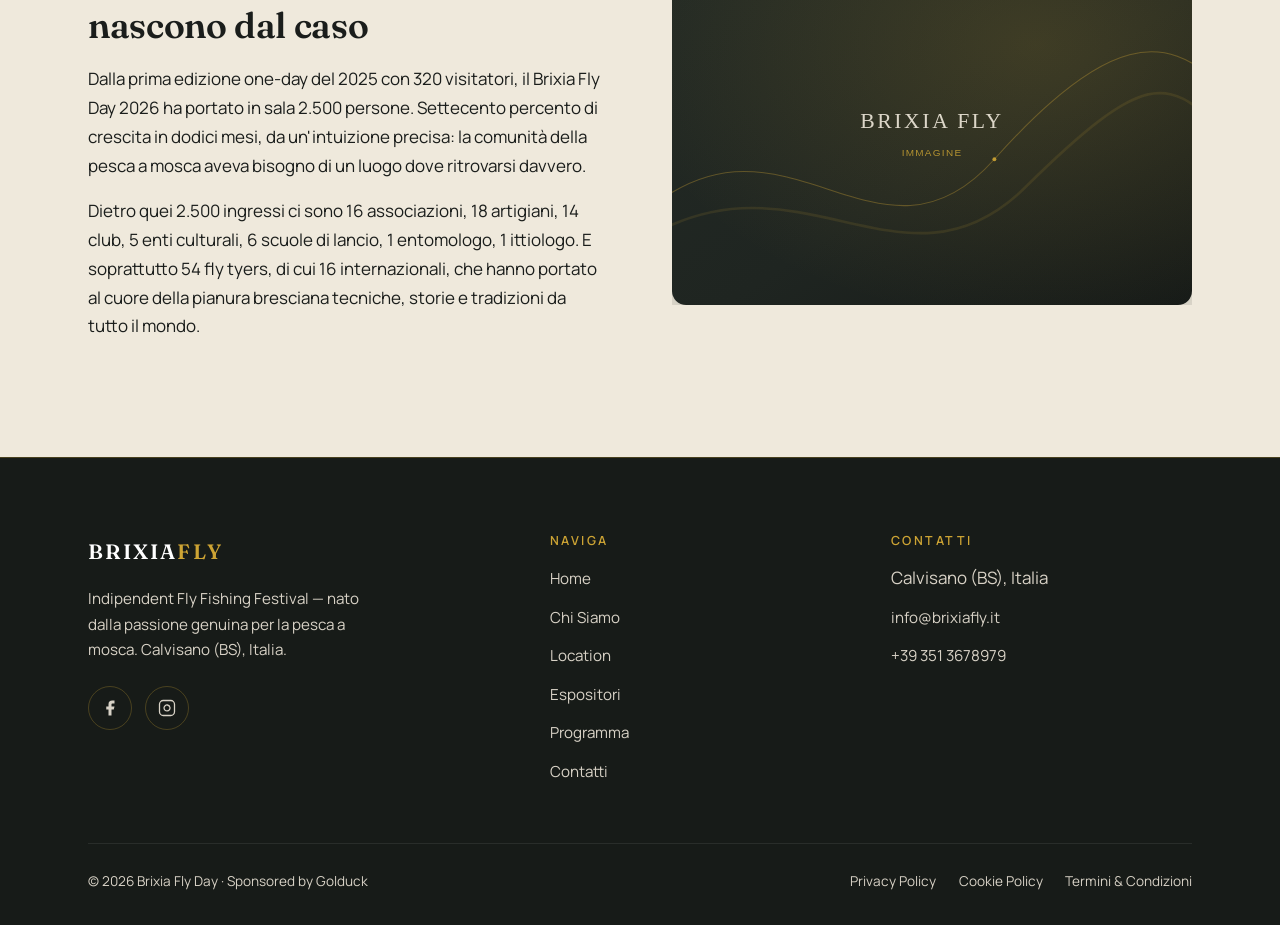
==== commit 6bc4b9bb: "aggiunte immagini home e contatti, aggiunti effetti ed aggiornati font e contesti con favicon" ====
--- a/chi-siamo.html
+++ b/chi-siamo.html
@@ -5,13 +5,37 @@
   <meta name="viewport" content="width=device-width, initial-scale=1">
   <title>Chi Siamo | Brixia Fly Official</title>
   <meta name="description" content="La nostra storia: il Brixia Fly Day è più di un evento. Da 320 a 2.500 visitatori in un anno — la storia di un movimento.">
+  <link rel="canonical" href="https://www.brixiafly.it/chi-siamo.html">
+
+  <!-- Icone -->
+  <link rel="icon" href="favicon.ico" sizes="32x32">
+  <link rel="icon" href="assets/img/favicon-32.png" type="image/png" sizes="32x32">
+  <link rel="apple-touch-icon" href="assets/img/apple-touch-icon.png">
+  <link rel="manifest" href="site.webmanifest">
+  <meta name="theme-color" content="#1f2521">
+
+  <!-- Anteprima nelle condivisioni -->
+  <meta property="og:type" content="website">
+  <meta property="og:site_name" content="Brixia Fly Day">
+  <meta property="og:locale" content="it_IT">
+  <meta property="og:title" content="Chi Siamo — Brixia Fly Day">
+  <meta property="og:description" content="Più di un evento: da 320 a 2.500 visitatori in un anno. La storia di un movimento.">
+  <meta property="og:url" content="https://www.brixiafly.it/chi-siamo.html">
+  <meta property="og:image" content="https://www.brixiafly.it/assets/img/og-brixiafly.png">
+  <meta property="og:image:width" content="1200">
+  <meta property="og:image:height" content="630">
+  <meta property="og:image:alt" content="Il marchio del Brixia Fly Day: la Vittoria Alata di Brescia che lancia a mosca">
+  <meta name="twitter:card" content="summary_large_image">
+
   <link rel="preconnect" href="https://fonts.googleapis.com">
   <link rel="preconnect" href="https://fonts.gstatic.com" crossorigin>
-  <link href="https://fonts.googleapis.com/css2?family=Hedvig+Letters+Serif&family=Manrope:wght@400;500;600;700;800&display=swap" rel="stylesheet">
+  <link href="https://fonts.googleapis.com/css2?family=Fraunces:ital,opsz,wght,SOFT,WONK@0,9..144,400..700,0..100,0..1;1,9..144,400..700,0..100,0..1&family=Manrope:wght@400;500;600;700&display=swap" rel="stylesheet">
   <link rel="stylesheet" href="assets/css/style.css">
   <script src="assets/js/main.js" defer></script>
 </head>
 <body>
+
+  <a class="skip-link" href="#contenuto">Salta al contenuto</a>
 
   <header class="site-header">
     <div class="container">
@@ -28,14 +52,20 @@
     </div>
   </header>
 
-  <main>
+  <main id="contenuto">
     <!-- HERO -->
     <section class="hero hero--inner">
-      <div class="hero__bg"><img src="assets/img/hero-inner.svg" alt=""></div>
+      <div class="hero__bg">
+        <picture>
+          <source srcset="assets/img/hero-chi-siamo.avif" type="image/avif">
+          <source srcset="assets/img/hero-chi-siamo.webp" type="image/webp">
+          <img src="assets/img/hero-chi-siamo.jpg" alt="" width="1920" height="1080" fetchpriority="high" decoding="async">
+        </picture>
+      </div>
       <div class="container">
         <div class="hero__inner">
           <span class="eyebrow reveal in">La Nostra Storia</span>
-          <h1 class="reveal in" data-delay="1">Più di un evento</h1>
+          <h1 class="reveal in" data-delay="1" data-split>Più di un evento</h1>
         </div>
       </div>
     </section>
--- a/assets/css/style.css
+++ b/assets/css/style.css
@@ -1,7 +1,7 @@
 /* =====================================================================
    BRIXIA FLY DAY — clone statico
    Palette:  verde scuro #1F2521 · oro #CDA434 · crema #EFE9DC · bianco
-   Font:     Hedvig Letters Serif (titoli) · Manrope (corpo)
+   Font:     Fraunces (titoli, variabile: opsz/wght/SOFT/WONK) · Manrope (corpo)
    ===================================================================== */
 
 /* ----- Design tokens ----- */
@@ -11,6 +11,9 @@
   --bg-dark-2:  #232a25;
   --gold:       #cda434;
   --gold-dark:  #c0a123;
+  /* oro per i fondi chiari: l'oro pieno su crema si ferma a 1.9:1, questo arriva
+     a 5.2:1 su crema e 6.2:1 su bianco (WCAG AA richiede 4.5:1) */
+  --gold-ink:   #7a5c10;
   --cream:      #efe9dc;
   --cream-dim:  #d8d2c6;
   --white:      #ffffff;
@@ -18,20 +21,39 @@
   --ink-soft:   #4a4f4b;
   --line:       rgba(205,164,52,.28);
 
-  --font-serif: "Hedvig Letters Serif", Georgia, "Times New Roman", serif;
+  --font-serif: "Fraunces", Georgia, "Times New Roman", serif;
   --font-sans:  "Manrope", -apple-system, BlinkMacSystemFont, "Segoe UI", Roboto, sans-serif;
+
+  /* Scala tipografica fluida: sei gradini, un solo posto dove regolarli.
+     Ogni titolo del sito pesca da qui — niente più clamp() sparsi nel file o nell'HTML. */
+  --step-1: clamp(1.1rem, 1.02rem + .35vw, 1.35rem);  /* lead, occhielli lunghi */
+  --step-2: clamp(1.4rem, 1.25rem + .6vw,  1.9rem);   /* h3: card, chip, travel, h2 legali */
+  --step-3: clamp(1.6rem, 1.35rem + 1.1vw, 2.6rem);   /* h2 secondari, statement, citazione */
+  --step-4: clamp(2rem,   1.6rem + 1.7vw,  3.2rem);   /* h2 di sezione, h1 pagine legali */
+  --step-5: clamp(2.4rem, 1.9rem + 2.1vw,  4rem);     /* h1 pagine interne */
+  --step-6: clamp(2.8rem, 1.9rem + 4vw,    5.4rem);   /* h1 hero della home */
 
   --container: 1200px;
   --gutter: clamp(1.25rem, 4vw, 3rem);
   --header-h: 78px;
   --radius: 30px;
   --ease: cubic-bezier(.22,.61,.36,1);
+
+  /* colore dell'anello di focus: scuro di default, riassegnato in oro sui fondi scuri */
+  --focus: var(--gold-ink);
+
+  /* ritmo della comparsa parola per parola — vale sia per lo statement sia per l'h1 dell'hero */
+  --stagger: 38ms;   /* ritardo fra una parola e la successiva */
+  --lead-in: 180ms;  /* attesa prima che parta la prima parola */
+
+  /* spazio vuoto sopra e sotto il blocco statement — unica manopola */
+  --statement-space: clamp(2.5rem, 5vw, 4rem);
 }
 
 /* ----- Reset ----- */
 *,*::before,*::after { box-sizing: border-box; }
 * { margin: 0; }
-html { scroll-behavior: smooth; -webkit-text-size-adjust: 100%; }
+html { scroll-behavior: smooth; scroll-padding-top: var(--header-h); -webkit-text-size-adjust: 100%; }
 body {
   font-family: var(--font-sans);
   font-size: 17px;
@@ -42,34 +64,81 @@
   overflow-x: hidden;
 }
 img { max-width: 100%; display: block; height: auto; }
+picture { display: block; }
+p { text-wrap: pretty; }   /* evita l'ultima riga con una parola sola */
 a { color: inherit; text-decoration: none; }
 ul { list-style: none; padding: 0; }
 button { font: inherit; cursor: pointer; }
-h1,h2,h3,h4 { font-family: var(--font-serif); font-weight: 700; line-height: 1.12; }
+/* Fraunces è variabile: 600 è un semibold reale, non il grassetto sintetico di prima.
+   font-optical-sizing assottiglia le grazie nei titoli grandi e le ingrossa in quelli piccoli. */
+h1,h2,h3,h4 {
+  font-family: var(--font-serif); font-weight: 600;
+  line-height: 1.12; letter-spacing: -.01em;
+  font-optical-sizing: auto;
+  text-wrap: balance;   /* distribuisce le righe invece di lasciare una parola orfana */
+}
+
+/* ----- Focus da tastiera ----- */
+:focus-visible { outline: 2px solid var(--focus); outline-offset: 3px; border-radius: 3px; }
+/* sui fondi scuri l'anello passa all'oro pieno, sulle schede chiare torna scuro */
+.dark, .darker, .hero, .site-header, .site-footer { --focus: var(--gold); }
+.card--light, .card--photo { --focus: var(--gold-ink); }
+
+/* ----- Skip link ----- */
+.skip-link {
+  position: fixed; top: .5rem; left: var(--gutter); z-index: 100;
+  transform: translateY(-250%);
+  padding: .7rem 1.2rem; border-radius: 10px;
+  background: var(--gold); color: #241d05;
+  font-weight: 700; font-size: .9rem;
+  transition: transform .25s var(--ease);
+}
+.skip-link:focus { transform: none; }
 
 /* ----- Layout helpers ----- */
 .container { width: 100%; max-width: var(--container); margin-inline: auto; padding-inline: var(--gutter); }
 .section { padding-block: clamp(4rem, 9vw, 8rem); }
 .section--tight { padding-block: clamp(3rem, 6vw, 5rem); }
 .dark  { background: var(--bg-dark); color: var(--cream); }
-.dark h1,.dark h2,.dark h3 { color: var(--white); }
 .darker { background: var(--bg-darker); color: var(--cream); }
+/* .dark e .darker sono due fondi scuri diversi ma con lo stesso trattamento del testo:
+   ogni regola di colore va scritta per entrambi, altrimenti su .darker resta il colore
+   pensato per il fondo chiaro (era il caso di .lead e .section-head p: 2.05:1). */
+.dark h1, .dark h2, .dark h3,
+.darker h1, .darker h2, .darker h3 { color: var(--white); }
+
+/* Grana finissima sulle sole sezioni scure: dà il senso della carta stampata e
+   maschera il banding dei gradienti. È un'immagine tassellata, non un filtro:
+   costa una rasterizzazione e basta. Non tocca body.dark delle pagine legali. */
+.section.dark, .section.darker { position: relative; }
+.section.dark::after, .section.darker::after {
+  content: ""; position: absolute; inset: 0; z-index: 0;
+  pointer-events: none; opacity: .04;
+  background-image: url("data:image/svg+xml,%3Csvg xmlns='http://www.w3.org/2000/svg' width='140' height='140'%3E%3Cfilter id='n'%3E%3CfeTurbulence type='fractalNoise' baseFrequency='.85' numOctaves='3' stitchTiles='stitch'/%3E%3C/filter%3E%3Crect width='100%25' height='100%25' filter='url(%23n)'/%3E%3C/svg%3E");
+}
+.section.dark > .container, .section.darker > .container { position: relative; z-index: 1; }
 .eyebrow {
   font-family: var(--font-sans);
   font-size: .8rem; font-weight: 700;
   letter-spacing: .28em; text-transform: uppercase;
-  color: var(--gold);
+  color: var(--gold-ink);   /* default = fondo chiaro */
   margin-bottom: 1.1rem; display: inline-block;
 }
-.lead { font-size: clamp(1.05rem, 1.6vw, 1.35rem); line-height: 1.65; color: var(--ink-soft); }
-.dark .lead { color: var(--cream-dim); }
+.dark .eyebrow, .darker .eyebrow, .hero .eyebrow { color: var(--gold); }
+/* le schede chiare restano chiare anche dentro una sezione scura */
+.card--light .eyebrow, .card--photo .eyebrow { color: var(--gold-ink); }
+.lead { font-size: var(--step-1); line-height: 1.65; color: var(--ink-soft); }
+.dark .lead, .darker .lead { color: var(--cream-dim); }
 .measure { max-width: 62ch; }
 .center { text-align: center; }
 .mx-auto { margin-inline: auto; }
 
 /* ----- Buttons ----- */
 .btn {
-  display: inline-flex; align-items: center; gap: .5rem;
+  /* justify-content serve quando il bottone viene stirato dal contenitore —
+     nel form è una cella di griglia, quindi occupa tutta la larghezza e senza
+     questa riga il testo resterebbe agganciato a un lato invece che al centro */
+  display: inline-flex; align-items: center; justify-content: center; gap: .5rem;
   padding: .85rem 1.8rem;
   border-radius: var(--radius);
   font-weight: 700; font-size: .95rem;
@@ -96,12 +165,38 @@
 }
 .site-header .container { display: flex; align-items: center; justify-content: space-between; }
 .brand {
-  font-family: var(--font-serif); font-weight: 700;
-  font-size: 1.3rem; letter-spacing: .14em; color: var(--white);
+  font-family: var(--font-serif); font-weight: 600;
+  font-size: 1.3rem; letter-spacing: .1em; color: var(--white);
   text-transform: uppercase;
 }
 .brand span { color: var(--gold); }
-.site-header.scrolled { background: rgba(23,27,24,.92); backdrop-filter: blur(10px); box-shadow: 0 1px 0 var(--line); }
+.site-header.scrolled { background: rgba(23,27,24,.78); backdrop-filter: blur(14px); box-shadow: 0 1px 0 var(--line); }
+
+/* Velo scuro in cima: finché l'header è trasparente il menu bianco appoggia
+   direttamente sulla foto dell'hero, e su uno scatto luminoso sparisce.
+   Si dissolve quando l'header prende il suo fondo solido. */
+.site-header::before {
+  content: ""; position: absolute; inset: 0 0 auto 0; height: 180%;
+  background: linear-gradient(180deg, rgba(10,13,11,.6), transparent);
+  pointer-events: none; z-index: -1;
+  transition: opacity .35s var(--ease);
+}
+.site-header.scrolled::before { opacity: 0; }
+
+/* Filo d'oro di avanzamento lettura, legato allo scroll e senza una riga di JS.
+   Dove le scroll-driven animation non ci sono, semplicemente non compare. */
+@supports (animation-timeline: scroll()) {
+  .site-header::after {
+    content: ""; position: absolute; left: 0; bottom: 0; height: 2px; width: 100%;
+    background: var(--gold); transform: scaleX(0); transform-origin: 0 50%;
+    animation-name: read-progress;
+    animation-timing-function: linear;
+    animation-fill-mode: both;
+    animation-duration: auto;
+    animation-timeline: scroll(root block);
+  }
+  @keyframes read-progress { to { transform: scaleX(1); } }
+}
 
 .nav { display: flex; align-items: center; gap: 2rem; }
 .nav a {
@@ -131,33 +226,91 @@
 /* =====================================================================
    HERO
    ===================================================================== */
+/* isolation crea uno stacking context locale: sfondo e velo restano dentro l'hero
+   invece di finire dietro al body (com'era con gli z-index negativi) */
 .hero {
-  position: relative; min-height: 100svh;
+  position: relative; isolation: isolate; overflow: hidden; min-height: 100svh;
   display: flex; align-items: center;
   color: var(--white); text-align: center;
   padding-top: var(--header-h);
 }
 .hero--inner { min-height: 68vh; }
-.hero__bg { position: absolute; inset: 0; z-index: -2; }
+.hero > .container { position: relative; z-index: 2; }
+/* l'8% in più sopra e sotto è il margine di manovra della parallasse:
+   senza, scorrendo si scoprirebbe il bordo dello sfondo */
+.hero__bg { position: absolute; inset: -8% 0; z-index: 0; }
+.hero__bg picture { display: block; width: 100%; height: 100%; }
 .hero__bg img { width: 100%; height: 100%; object-fit: cover; }
+
+/* Video di sfondo: sta sopra il fermo immagine e compare in dissolvenza solo
+   quando ha davvero iniziato a scorrere, così non si vede mai un buco nero. */
+.hero__video {
+  position: absolute; inset: 0;
+  width: 100%; height: 100%; object-fit: cover;
+  opacity: 0; transition: opacity 1s var(--ease);
+}
+.hero__video.is-playing { opacity: 1; }
+
+/* Comando di pausa del video (WCAG 2.2.2). 44px: è anche un bersaglio touch. */
+.hero__motion {
+  position: absolute; z-index: 3;
+  right: clamp(1rem, 3vw, 2rem); bottom: clamp(1rem, 3vw, 2rem);
+  width: 44px; height: 44px; border-radius: 50%;
+  display: grid; place-items: center;
+  background: rgba(23,27,24,.55); border: 1px solid rgba(255,255,255,.35);
+  color: var(--white); backdrop-filter: blur(6px);
+  transition: background-color .25s var(--ease), border-color .25s var(--ease);
+}
+.hero__motion:hover { background: rgba(23,27,24,.85); border-color: var(--white); }
+.hero__motion svg { width: 18px; height: 18px; }
+.hero__motion .hero__motion-play { display: none; }
+.hero__motion.is-paused .hero__motion-pause { display: none; }
+.hero__motion.is-paused .hero__motion-play { display: block; }
+
+/* Parallasse legata allo scroll: lo sfondo resta indietro rispetto al testo.
+   `exit` copre esattamente il tratto in cui l'hero esce dallo schermo. */
+@supports (animation-timeline: view()) {
+  .hero__bg {
+    animation-name: hero-parallax;
+    animation-timing-function: linear;
+    animation-fill-mode: both;
+    animation-duration: auto;
+    animation-timeline: view();
+    animation-range: exit 0% exit 100%;
+  }
+  @keyframes hero-parallax { to { transform: translateY(8%); } }
+}
 .hero::after {
-  content: ""; position: absolute; inset: 0; z-index: -1;
+  content: ""; position: absolute; inset: 0; z-index: 1;
   background: linear-gradient(180deg, rgba(23,27,24,.55) 0%, rgba(23,27,24,.35) 40%, rgba(23,27,24,.85) 100%);
 }
 .hero__inner { max-width: 900px; margin-inline: auto; }
+/* tracking negativo: su un serif da display la spaziatura larga sfilaccia la parola */
 .hero h1 {
-  font-size: clamp(2.8rem, 8vw, 5.4rem);
-  letter-spacing: .08em; margin-bottom: 1rem;
-}
-.hero--inner h1 { font-size: clamp(2.4rem, 6vw, 4rem); letter-spacing: .04em; }
+  font-size: var(--step-6); font-weight: 700;
+  letter-spacing: -.015em; margin-bottom: 1rem;
+  --stagger: 55ms; --lead-in: 150ms;
+}
+.hero--inner h1 { font-size: var(--step-5); letter-spacing: -.01em; }
+/* L'h1 è già in viewport al caricamento, quindi qui la comparsa è un'animazione
+   (parte da sola). Nello statement è invece una transizione, innescata dallo
+   scroll reveal. Nessun opacity:0 statico: se le animazioni sono disattivate
+   il titolo resta semplicemente visibile. */
+.hero h1 .word {
+  animation: word-in .9s var(--ease) both;
+  animation-delay: calc(var(--lead-in) + var(--i) * var(--stagger));
+}
+@keyframes word-in {
+  from { opacity: 0; transform: translateY(.35em); filter: blur(8px); }
+}
 .hero__subtitle {
-  font-size: clamp(1rem, 2.2vw, 1.4rem); font-weight: 500;
+  font-size: var(--step-1); font-weight: 500;
   letter-spacing: .05em; color: var(--cream-dim); margin-bottom: .6rem;
 }
 .hero__sponsor { font-size: .8rem; letter-spacing: .32em; color: var(--gold); text-transform: uppercase; margin-bottom: 2.2rem; }
 .hero__actions { display: flex; gap: 1rem; justify-content: center; flex-wrap: wrap; }
 .scroll-cue {
-  position: absolute; bottom: 26px; left: 50%; transform: translateX(-50%);
+  position: absolute; bottom: 26px; left: 50%; z-index: 2; transform: translateX(-50%);
   width: 24px; height: 40px; border: 2px solid rgba(255,255,255,.5); border-radius: 14px;
 }
 .scroll-cue::after {
@@ -170,9 +323,17 @@
    SECTION TITLES + GRIDS
    ===================================================================== */
 .section-head { max-width: 760px; margin: 0 auto clamp(2.5rem,5vw,4rem); text-align: center; }
-.section-head h2 { font-size: clamp(2rem, 4.5vw, 3.2rem); margin-bottom: 1.1rem; }
-.section-head p { color: var(--ink-soft); font-size: 1.1rem; }
-.dark .section-head p { color: var(--cream-dim); }
+.section-head h2 { font-size: var(--step-4); margin-bottom: 1.1rem; }
+.section-head p { color: var(--ink-soft); font-size: var(--step-1); }
+
+/* Blocco di chiusura pagina: titolo + lead + bottone, centrati.
+   Sostituisce i clamp() e i margini che erano scritti inline nell'HTML. */
+.cta h1 { font-size: var(--step-4); margin-bottom: 1rem; }
+.cta h2 { font-size: var(--step-3); margin-bottom: 1rem; }
+.cta .lead { margin-bottom: 2rem; }
+/* prima sezione di una pagina senza hero (404, legali): scavalca l'header fisso */
+.section--top { padding-top: calc(var(--header-h) + 5rem); }
+.dark .section-head p, .darker .section-head p { color: var(--cream-dim); }
 
 .grid { display: grid; gap: clamp(1.5rem, 3vw, 2.5rem); }
 .grid-2 { grid-template-columns: repeat(2, 1fr); }
@@ -185,27 +346,108 @@
   border-radius: 16px; padding: 2.2rem 2rem;
   transition: transform .3s var(--ease), border-color .3s var(--ease), background-color .3s var(--ease);
 }
-.dark .card:hover { transform: translateY(-6px); border-color: var(--gold); background: rgba(205,164,52,.06); }
-.card--light { background: var(--white); border-color: rgba(0,0,0,.06); box-shadow: 0 10px 30px rgba(31,37,33,.06); }
+.dark .card:hover, .darker .card:hover { transform: translateY(-6px); border-color: var(--gold); background: rgba(205,164,52,.06); }
+.card--light { background: var(--white); border-color: rgba(0,0,0,.06); border-radius: 16px; box-shadow: 0 10px 30px rgba(31,37,33,.06); }
 .card--light:hover { transform: translateY(-6px); box-shadow: 0 18px 44px rgba(31,37,33,.12); }
-.card h3 { color: var(--gold); font-size: 1.5rem; margin-bottom: .8rem; }
+.card h3 { color: var(--gold); font-size: var(--step-2); margin-bottom: .8rem; }
 .card__icon {
   width: 52px; height: 52px; margin-bottom: 1.2rem; color: var(--gold);
   display: grid; place-items: center;
 }
 .card__icon svg { width: 34px; height: 34px; }
+/* Le icone si disegnano invece di comparire. --len è la lunghezza reale del
+   tracciato e la calcola main.js; se manca — perché l'utente ha chiesto meno
+   animazioni o perché il JS non gira — il fallback 0 toglie il tratteggio e
+   l'icona è già intera. */
+.card__icon svg :is(path, circle, line, rect, polyline, polygon) {
+  stroke-dasharray: var(--len, 0);
+  stroke-dashoffset: var(--len, 0);
+  transition: stroke-dashoffset 1.1s var(--ease) .15s;
+}
+.reveal.in .card__icon svg :is(path, circle, line, rect, polyline, polygon) { stroke-dashoffset: 0; }
+/* dopo .card h3, altrimenti a parità di specificità vincerebbe il titolo oro */
+.card--light h3 { color: var(--ink); font-size: var(--step-2); margin: .3rem 0 .8rem; }
+.card--light p  { color: var(--ink-soft); }
+
+/* Photo card — foto in alto, titolo oro, testo (sezione "Il nostro spirito") */
+.card--photo {
+  --card-pad: clamp(1rem, 1.6vw, 1.4rem);   /* margine tra bordo scheda, foto e testo */
+  --card-ratio: 16 / 9;                     /* proporzione della foto */
+  display: flex; flex-direction: column;
+  background: var(--white);
+  border-color: transparent;
+  border-radius: 26px;
+  padding: var(--card-pad) var(--card-pad) calc(var(--card-pad) + .8rem);
+  box-shadow: 0 18px 40px rgba(0,0,0,.18);
+}
+.dark .card--photo:hover, .darker .card--photo:hover {
+  background: var(--white); border-color: transparent;
+  box-shadow: 0 26px 54px rgba(0,0,0,.26);
+}
+.card__media { border-radius: 16px; overflow: hidden; background: var(--bg-dark-2); }
+.card__media img { width: 100%; aspect-ratio: var(--card-ratio); object-fit: cover; }
+.card--photo h3 {
+  font-family: var(--font-serif); color: var(--gold-ink);   /* scheda bianca */
+  font-size: var(--step-2);
+  margin: clamp(1.4rem, 2.4vw, 2rem) 0 0;
+}
+/* corpo in Manrope come tutto il resto del sito: il serif resta al titolo */
+.card--photo p {
+  color: var(--ink-soft);
+  font-size: 1.02rem; line-height: 1.65;
+  margin: clamp(.9rem, 1.6vw, 1.3rem) 0 0;
+}
 
 /* Split (image + text) */
 .split { display: grid; grid-template-columns: 1fr 1fr; gap: clamp(2rem, 5vw, 4.5rem); align-items: center; }
 .split--reverse .split__media { order: 2; }
-.split__media img { width: 100%; border-radius: 14px; box-shadow: 0 20px 50px rgba(23,27,24,.25); }
-.split h2 { font-size: clamp(1.8rem, 3.5vw, 2.7rem); margin-bottom: 1.2rem; }
+/* proporzione fissa: riserva lo spazio prima che la foto arrivi (niente salti di layout)
+   e tiene allineate le due colonne anche con sorgenti di formato diverso */
+.split__media img {
+  width: 100%; border-radius: 14px; box-shadow: 0 20px 50px rgba(23,27,24,.25);
+  aspect-ratio: 3 / 2; object-fit: cover;
+}
+.split__media--tall img { aspect-ratio: 3 / 4; }   /* foto verticali */
+/* La mappa è un iframe, non un'immagine: le regole di .split__media img non lo
+   toccano, quindi va vestito a parte. width:100% annulla il width="600" del
+   codice di incorporamento, che altrimenti sfonda la colonna. */
+.split__media--map iframe {
+  display: block; width: 100%; height: auto;
+  aspect-ratio: 3 / 2; border: 0;
+  border-radius: 14px; box-shadow: 0 20px 50px rgba(23,27,24,.25);
+}
+.split h2 { font-size: var(--step-3); margin-bottom: 1.2rem; }
 .split .eyebrow + h2 { margin-top: 0; }
 .split p + p { margin-top: 1rem; }
 
+/* Indice degli approfondimenti del programma: numerale fantasma dietro il testo.
+   È decorativo (aria-hidden nell'HTML), serve solo a rompere la monotonia di
+   sei split identici uno dopo l'altro. */
+.split__text { position: relative; }
+.split__text > *:not(.split__num) { position: relative; z-index: 1; }
+.split__num {
+  position: absolute; top: -.42em; left: -.05em; z-index: 0;
+  font-family: var(--font-serif); font-weight: 600;
+  font-size: clamp(4.5rem, 9vw, 7.5rem); line-height: 1;
+  color: var(--gold); opacity: .12;
+  pointer-events: none; user-select: none;
+}
+
+/* La foto si scopre dall'alto invece di salire in dissolvenza: il contenitore
+   .reveal viene neutralizzato, altrimenti sarebbero due movimenti sovrapposti. */
+.split__media.reveal { opacity: 1; transform: none; transition: none; }
+.split__media.reveal img { clip-path: inset(0 0 100% 0); transition: clip-path 1s var(--ease); }
+.split__media.reveal.in img { clip-path: inset(0 0 0 0); }
+
 /* Stats */
 .stats { display: grid; grid-template-columns: repeat(3,1fr); gap: 2rem; text-align: center; }
-.stat__num { font-family: var(--font-serif); font-weight: 700; color: var(--gold); font-size: clamp(2.6rem, 6vw, 4.5rem); line-height: 1; }
+/* i numeri restano fuori dalla scala del testo: sono un elemento grafico a sé.
+   tabular-nums dà a ogni cifra la stessa larghezza, così 2500 e 3000 non ballano. */
+.stat__num {
+  font-family: var(--font-serif); font-weight: 700; color: var(--gold);
+  font-size: clamp(2.6rem, 6vw, 4.5rem); line-height: 1;
+  font-variant-numeric: lining-nums tabular-nums;
+}
 .stat__label { margin-top: .6rem; font-size: .95rem; letter-spacing: .04em; color: var(--cream-dim); text-transform: uppercase; }
 .stats--mini { grid-template-columns: repeat(5,1fr); gap: 1.2rem; }
 .stats--mini .stat__num { font-size: clamp(1.8rem,4vw,2.8rem); }
@@ -213,29 +455,84 @@
 
 /* Event info blocks */
 .eventinfo { display: grid; grid-template-columns: repeat(3,1fr); gap: 1.5rem; margin-top: 3rem; }
-.eventinfo__item { border: 1px solid var(--line); border-radius: 14px; padding: 2rem 1.5rem; text-align: center; }
-.eventinfo__item h3 { color: var(--gold); font-size: 1.5rem; margin-bottom: .4rem; letter-spacing: .04em; }
+/* niente riquadri: tre colonne separate da un filetto oro, più leggere sulla pagina */
+.eventinfo__item { border-left: 1px solid var(--line); padding: .4rem 1rem; text-align: center; }
+.eventinfo__item:first-child { border-left: 0; }
+.eventinfo__item h3 { color: var(--gold); font-size: var(--step-2); margin-bottom: .4rem; letter-spacing: .04em; }
 .eventinfo__item p { color: var(--cream-dim); font-size: .95rem; }
 
 /* Category chips grid (Espositori) */
 .chips { display: grid; grid-template-columns: repeat(3,1fr); gap: 1.2rem; }
+/* Il velo d'oro sale dal basso al passaggio del mouse. Resta volutamente una
+   velatura e non un riempimento pieno: le chip non sono link, non devono
+   promettere un clic che non c'è. */
 .chip {
   border: 1px solid var(--line); border-radius: 14px; padding: 2rem 1.5rem; text-align: center;
-  font-family: var(--font-serif); font-size: 1.5rem; color: var(--white);
-  transition: transform .3s var(--ease), background-color .3s var(--ease), border-color .3s var(--ease);
-  background: rgba(255,255,255,.02);
-}
-.chip:hover { transform: translateY(-5px); border-color: var(--gold); background: rgba(205,164,52,.07); }
+  font-family: var(--font-serif); font-size: var(--step-2); color: var(--white);
+  background-color: rgba(255,255,255,.02);
+  background-image: linear-gradient(rgba(205,164,52,.18), rgba(205,164,52,.18));
+  background-repeat: no-repeat;
+  background-position: 50% 100%;
+  background-size: 100% 0;
+  transition: background-size .4s var(--ease), border-color .3s var(--ease), transform .3s var(--ease);
+}
+.chip:hover { background-size: 100% 100%; border-color: var(--gold); transform: translateY(-5px); }
+.chips .chip--wide { grid-column: 2; }   /* la settima chip si centra nella griglia a tre */
+
+/* Statement — testo manifesto in oro con filetti sopra e sotto */
+.section--statement { padding-block: var(--statement-space); }
+.section--statement + .section { padding-top: 0; }   /* evita che il padding della sezione seguente si sommi */
+.statement {
+  font-family: var(--font-serif);
+  font-style: italic;                              /* corsivo vero di Fraunces, non inclinato dal browser */
+  font-variation-settings: "SOFT" 25, "WONK" 1;    /* grazie più morbide + glifi calligrafici */
+  font-size: var(--step-3);
+  line-height: 1.4;
+  color: var(--gold);
+  max-width: 52ch;
+  margin-inline: auto;
+}
+.statement::before,
+.statement::after {
+  content: "";
+  display: block;
+  width: clamp(80px, 10vw, 128px);
+  height: 1px;
+  margin-inline: auto;
+  background: var(--gold);
+  opacity: .6;
+}
+/* Comparsa progressiva: i filetti si tracciano, le parole salgono a cascata.
+   Il blocco non si anima come un tutt'uno (le parti hanno vita propria). */
+.statement.reveal { opacity: 1; transform: none; transition: none; }
+.statement::before,
+.statement::after { transform: scaleX(0); transition: transform .9s var(--ease); }
+.statement.in::before { transform: scaleX(1); }
+.statement.in::after  { transform: scaleX(1); transition-delay: calc(var(--lead-in) + var(--words, 24) * var(--stagger)); }
+/* .word è lo span che main.js crea per ogni parola, condiviso con l'h1 dell'hero */
+.word { display: inline-block; }
+.statement .word {
+  opacity: 0;
+  transform: translateY(.4em);
+  filter: blur(6px);
+  transition: opacity .75s var(--ease), transform .75s var(--ease), filter .75s var(--ease);
+  transition-delay: calc(var(--lead-in) + var(--i) * var(--stagger));
+}
+.statement.in .word { opacity: 1; transform: none; filter: none; }
+
+.statement::before { margin-bottom: clamp(1.8rem, 5vw, 2.6rem); }
+.statement::after  { margin-top: clamp(1.8rem, 5vw, 2.6rem); }
 
 /* Quote */
 .quote { text-align: center; max-width: 780px; margin-inline: auto; }
-.quote blockquote { font-family: var(--font-serif); font-size: clamp(1.6rem, 3.5vw, 2.6rem); font-style: italic; line-height: 1.3; color: var(--white); }
+.quote blockquote { font-family: var(--font-serif); font-size: var(--step-3); font-style: italic; line-height: 1.3; color: var(--white); text-wrap: balance; }
 .quote cite { display: block; margin-top: 1.4rem; font-style: normal; font-weight: 600; letter-spacing: .1em; color: var(--gold); text-transform: uppercase; font-size: .9rem; }
 
 /* =====================================================================
    CONTACT
    ===================================================================== */
 .contact-grid { display: grid; grid-template-columns: 1.2fr .8fr; gap: clamp(2rem,5vw,4rem); align-items: start; }
+.contact-grid h2 { font-size: var(--step-3); margin-bottom: 1.6rem; }
 .form { display: grid; gap: 1.2rem; }
 .form .row { display: grid; grid-template-columns: 1fr 1fr; gap: 1.2rem; }
 .field { display: grid; gap: .45rem; }
@@ -243,10 +540,11 @@
 .field input, .field textarea {
   width: 100%; padding: .9rem 1rem; border-radius: 10px;
   border: 1px solid var(--line); background: rgba(255,255,255,.04); color: var(--white);
-  font: inherit; font-size: .98rem; transition: border-color .2s var(--ease), background-color .2s var(--ease);
+  /* 1rem = 16px: sotto i 16px Safari su iOS zooma la pagina quando il campo prende il focus */
+  font: inherit; font-size: 1rem; transition: border-color .2s var(--ease), background-color .2s var(--ease);
 }
 .field textarea { min-height: 150px; resize: vertical; }
-.field input:focus, .field textarea:focus { outline: none; border-color: var(--gold); background: rgba(255,255,255,.07); }
+.field input:focus, .field textarea:focus { border-color: var(--gold); background: rgba(255,255,255,.07); }
 .form-note { font-size: .85rem; color: var(--cream-dim); }
 .form-success { display: none; padding: 1rem 1.2rem; border-radius: 10px; background: rgba(205,164,52,.15); border: 1px solid var(--gold); color: var(--white); }
 .form-success.show { display: block; }
@@ -262,9 +560,10 @@
 .travel { display: grid; grid-template-columns: repeat(3,1fr); gap: 2rem; }
 .travel__item { text-align: center; padding: 2rem 1.5rem; }
 .travel__item .card__icon { margin-inline: auto; }
-.travel__item h3 { color: var(--gold); font-size: 1.4rem; margin-bottom: .6rem; }
+.travel__item h3 { color: var(--gold-ink); font-size: var(--step-2); margin-bottom: .6rem; }
+.dark .travel__item h3, .darker .travel__item h3 { color: var(--gold); }
 .travel__item p { color: var(--ink-soft); font-size: .98rem; }
-.dark .travel__item p { color: var(--cream-dim); }
+.dark .travel__item p, .darker .travel__item p { color: var(--cream-dim); }
 
 /* =====================================================================
    FOOTER
@@ -278,7 +577,7 @@
 .footer-col a { font-size: .95rem; transition: color .2s var(--ease); }
 .footer-col a:hover { color: var(--white); }
 .socials { display: flex; gap: .8rem; margin-top: 1.4rem; }
-.socials a { width: 42px; height: 42px; border: 1px solid var(--line); border-radius: 50%; display: grid; place-items: center; color: var(--cream-dim); transition: all .25s var(--ease); }
+.socials a { width: 44px; height: 44px; border: 1px solid var(--line); border-radius: 50%; display: grid; place-items: center; color: var(--cream-dim); transition: all .25s var(--ease); }
 .socials a:hover { border-color: var(--gold); color: var(--gold); transform: translateY(-3px); }
 .socials svg { width: 18px; height: 18px; }
 .footer-bottom { display: flex; justify-content: space-between; gap: 1rem; flex-wrap: wrap; padding-top: 1.6rem; border-top: 1px solid rgba(255,255,255,.08); font-size: .85rem; }
@@ -288,10 +587,11 @@
 /* =====================================================================
    LEGAL PAGES
    ===================================================================== */
-.legal { padding-top: calc(var(--header-h) + 4rem); }
-.legal h1 { font-size: clamp(2rem,5vw,3rem); margin-bottom: 1.5rem; color: var(--white); }
-.legal h2 { font-size: 1.4rem; margin: 2.2rem 0 .8rem; color: var(--gold); }
-.legal p, .legal li { color: var(--cream-dim); }
+/* 70ch ≈ 65-75 caratteri per riga: oltre, l'occhio fatica a ritrovare il capo riga */
+.legal { padding-top: calc(var(--header-h) + 4rem); max-width: 70ch; }
+.legal h1 { font-size: var(--step-4); margin-bottom: 1.5rem; color: var(--white); }
+.legal h2 { font-size: var(--step-2); margin: 2.2rem 0 .8rem; color: var(--gold); }
+.legal p, .legal li { color: var(--cream-dim); line-height: 1.75; }
 .legal ul { list-style: disc; padding-left: 1.3rem; }
 .legal li { margin-bottom: .5rem; }
 .legal .updated { font-size: .85rem; color: var(--gold); letter-spacing: .1em; text-transform: uppercase; margin-bottom: 2rem; }
@@ -319,16 +619,37 @@
   .nav {
     position: fixed; inset: 0; flex-direction: column; justify-content: center; gap: 2rem;
     background: rgba(23,27,24,.98); backdrop-filter: blur(8px);
-    transform: translateX(100%); transition: transform .4s var(--ease); z-index: 55;
+    transform: translateX(100%);
+    /* visibility toglie il menu chiuso dal tab order: senza, con Tab si finiva
+       dentro un menu invisibile. Il ritardo la spegne solo a scivolamento finito. */
+    visibility: hidden;
+    transition: transform .4s var(--ease), visibility 0s linear .4s;
+    z-index: 55;
   }
-  body.nav-open .nav { transform: none; }
+  body.nav-open .nav {
+    transform: none; visibility: visible;
+    transition: transform .4s var(--ease), visibility 0s;
+  }
+  body.nav-open { overflow: hidden; }   /* la pagina non scorre più dietro al menu */
   .nav a { font-size: 1.4rem; font-family: var(--font-serif); color: var(--white); }
   .split, .contact-grid { grid-template-columns: 1fr; }
   .split--reverse .split__media { order: 0; }
   .grid-2, .grid-3, .grid-4, .chips, .travel, .eventinfo, .stats { grid-template-columns: 1fr; }
   .grid-3, .chips, .travel { grid-template-columns: 1fr 1fr; }
   .stats { grid-template-columns: 1fr 1fr; }
-}
+  .chips .chip--wide { grid-column: 1 / -1; }
+  /* in colonna il filetto passa da sinistra a sopra */
+  .eventinfo__item { border-left: 0; border-top: 1px solid var(--line); padding-top: 1.2rem; }
+  .eventinfo__item:first-child { border-top: 0; }
+}
+/* Bersagli touch: su schermo tattile un link deve arrivare a 44px, da mouse no.
+   Con (pointer: coarse) la correzione vale dove serve senza slabbrare il footer
+   sul desktop. */
+@media (pointer: coarse) {
+  .footer-col a, .footer-bottom nav a { display: inline-flex; align-items: center; min-height: 44px; }
+  .footer-col li { margin-bottom: 0; }
+}
+
 @media (max-width: 560px) {
   .grid-3, .chips, .travel, .stats, .stats--mini, .eventinfo { grid-template-columns: 1fr; }
   .form .row { grid-template-columns: 1fr; }
@@ -340,5 +661,15 @@
 @media (prefers-reduced-motion: reduce) {
   * { animation: none !important; scroll-behavior: auto !important; }
   .reveal { opacity: 1; transform: none; transition: none; }
+  .statement { --stagger: 0ms; --lead-in: 0ms; }
+  .word { opacity: 1; transform: none; filter: none; transition: none; }
+  .statement::before,
+  .statement::after { transform: none; transition: none; }
   .scroll-cue::after { animation: none; }
-}
+  /* senza questa riga la tendina resterebbe chiusa e le foto degli split
+     sparirebbero del tutto */
+  .split__media.reveal img { clip-path: none; transition: none; }
+  .card__icon svg :is(path, circle, line, rect, polyline, polygon) {
+    stroke-dasharray: none; stroke-dashoffset: 0; transition: none;
+  }
+}
